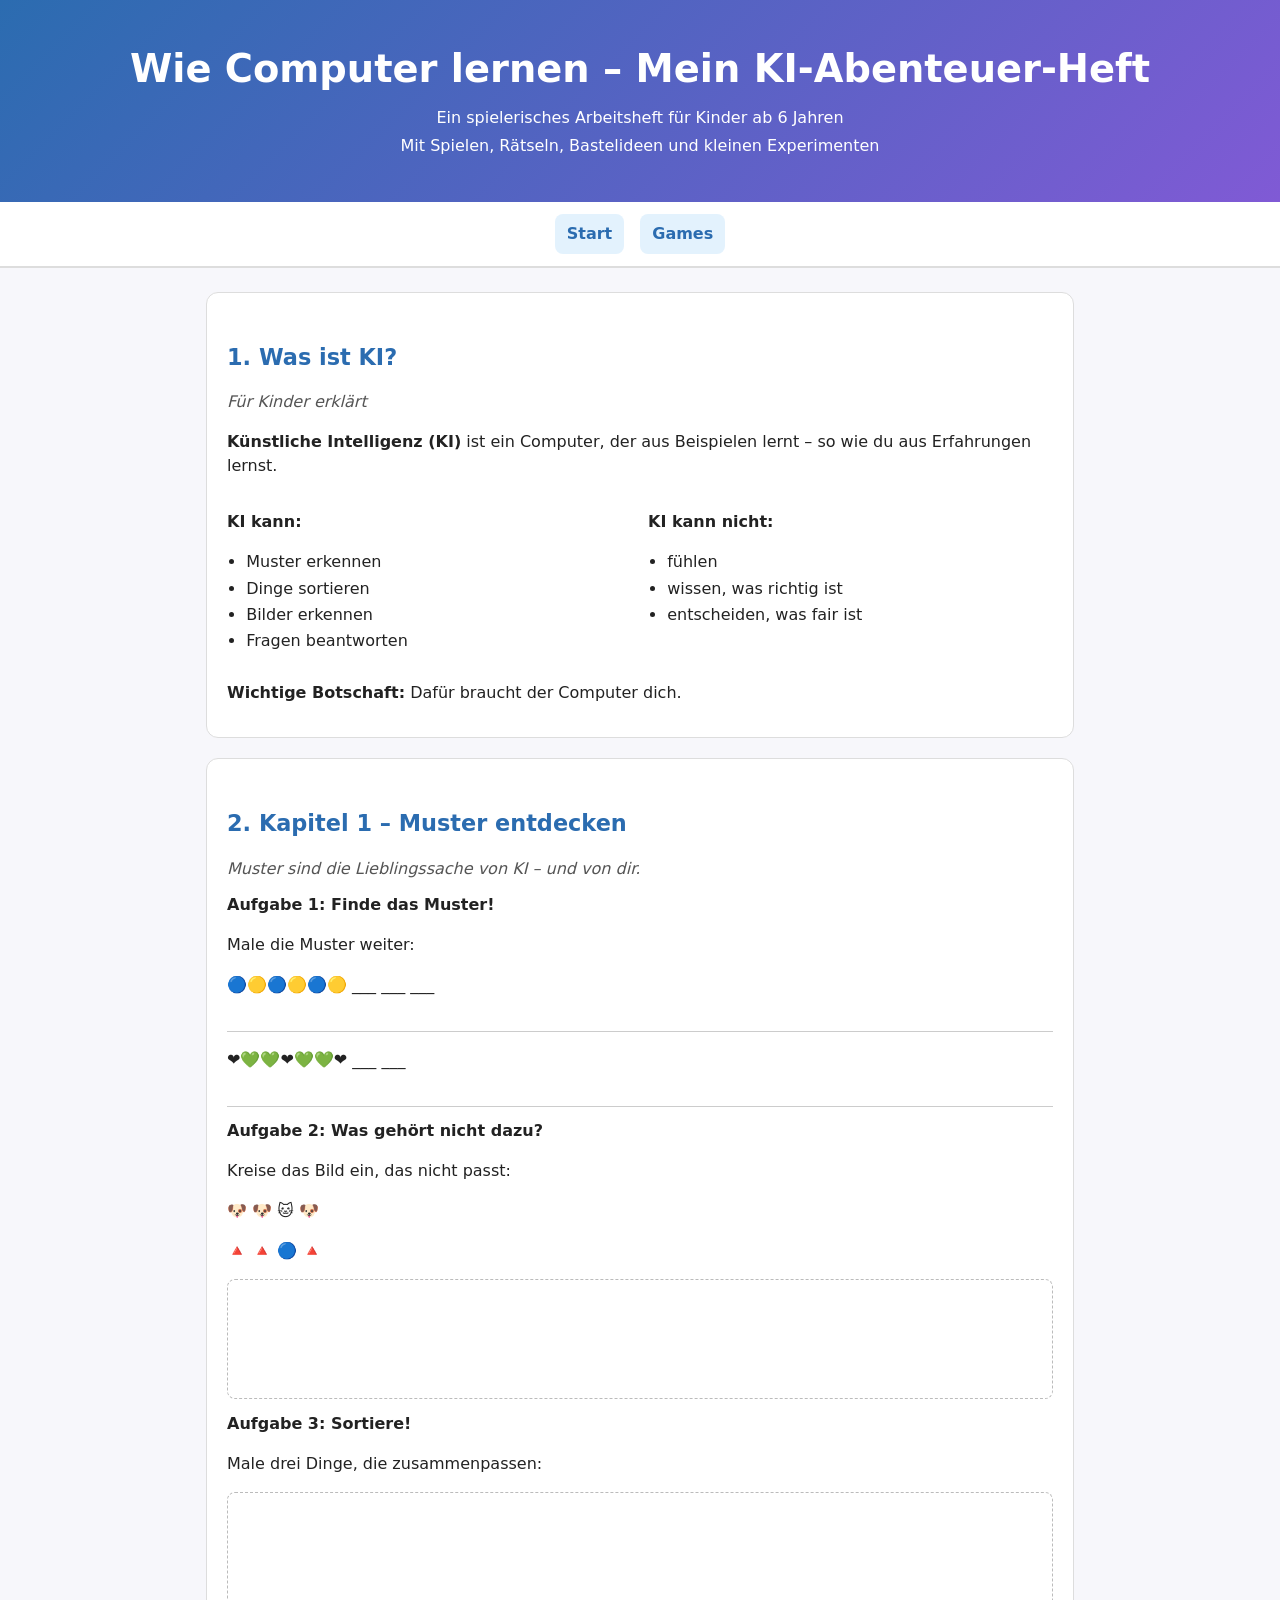
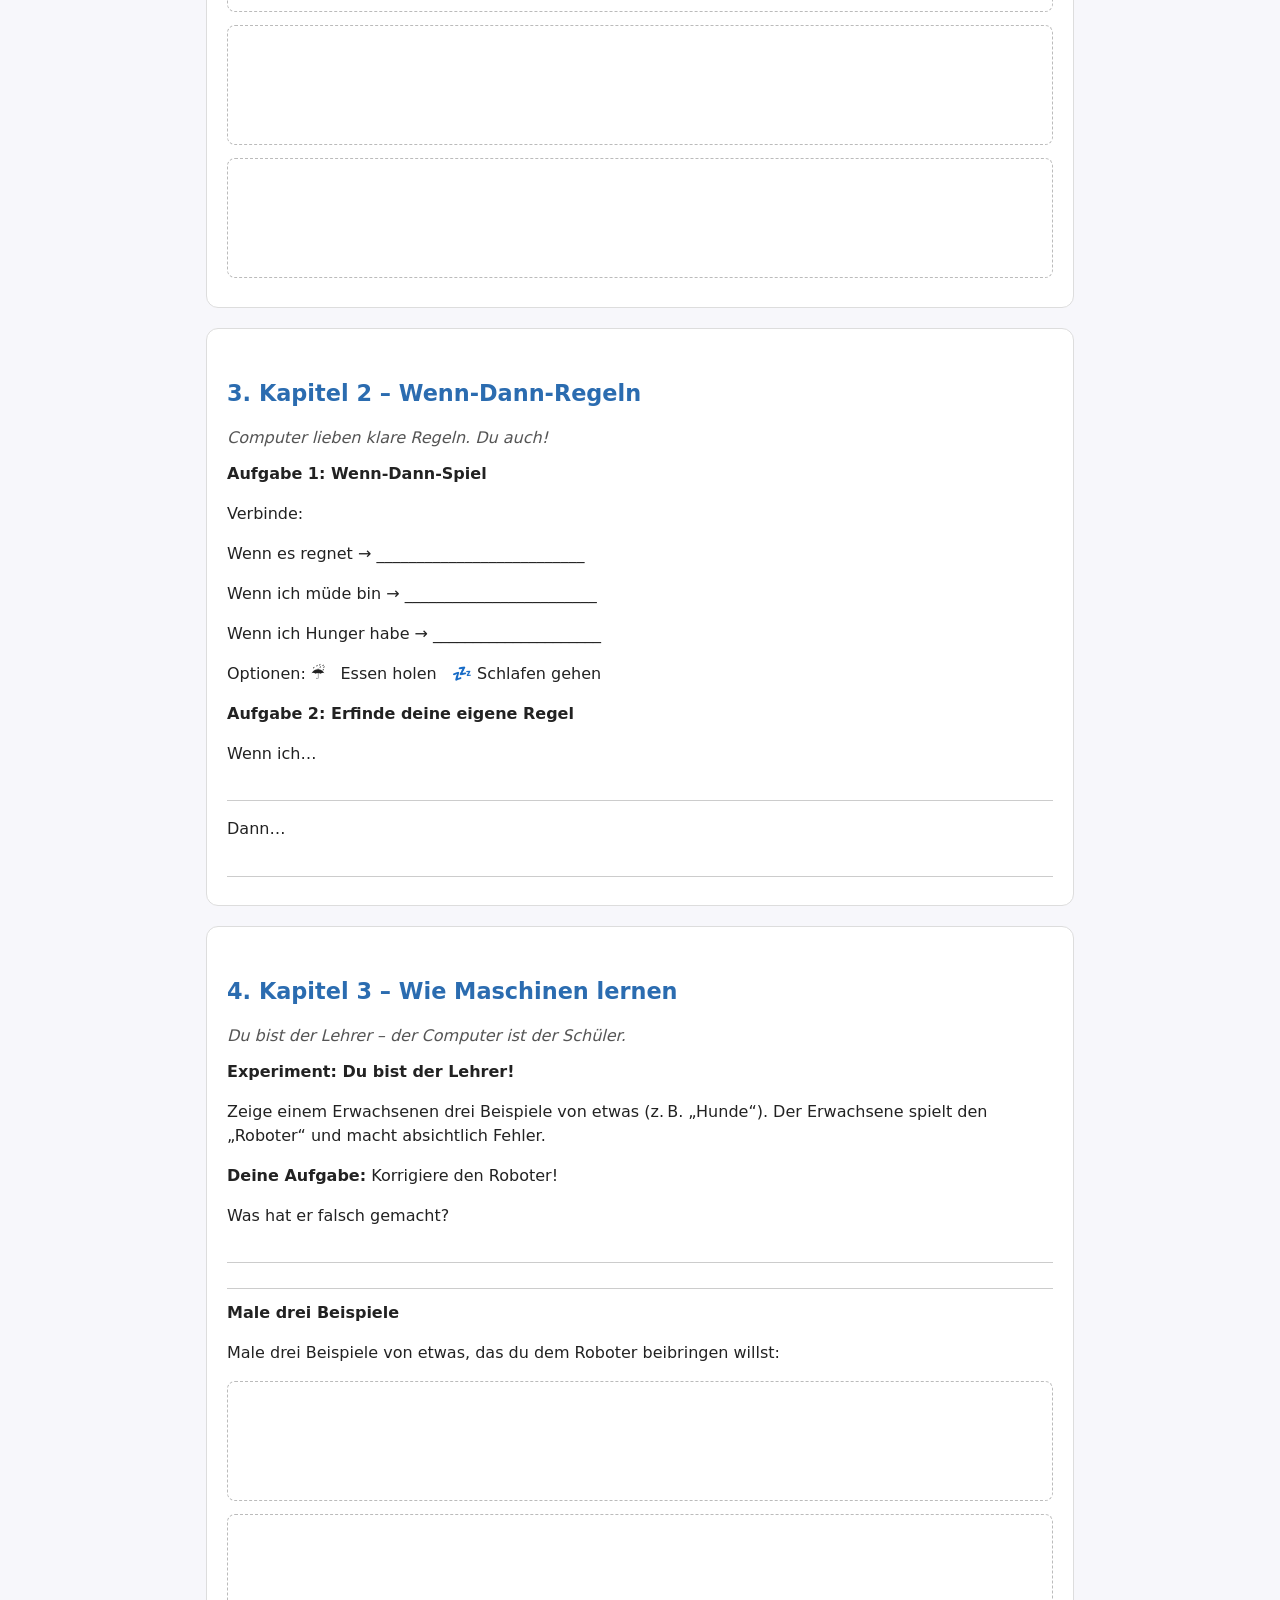
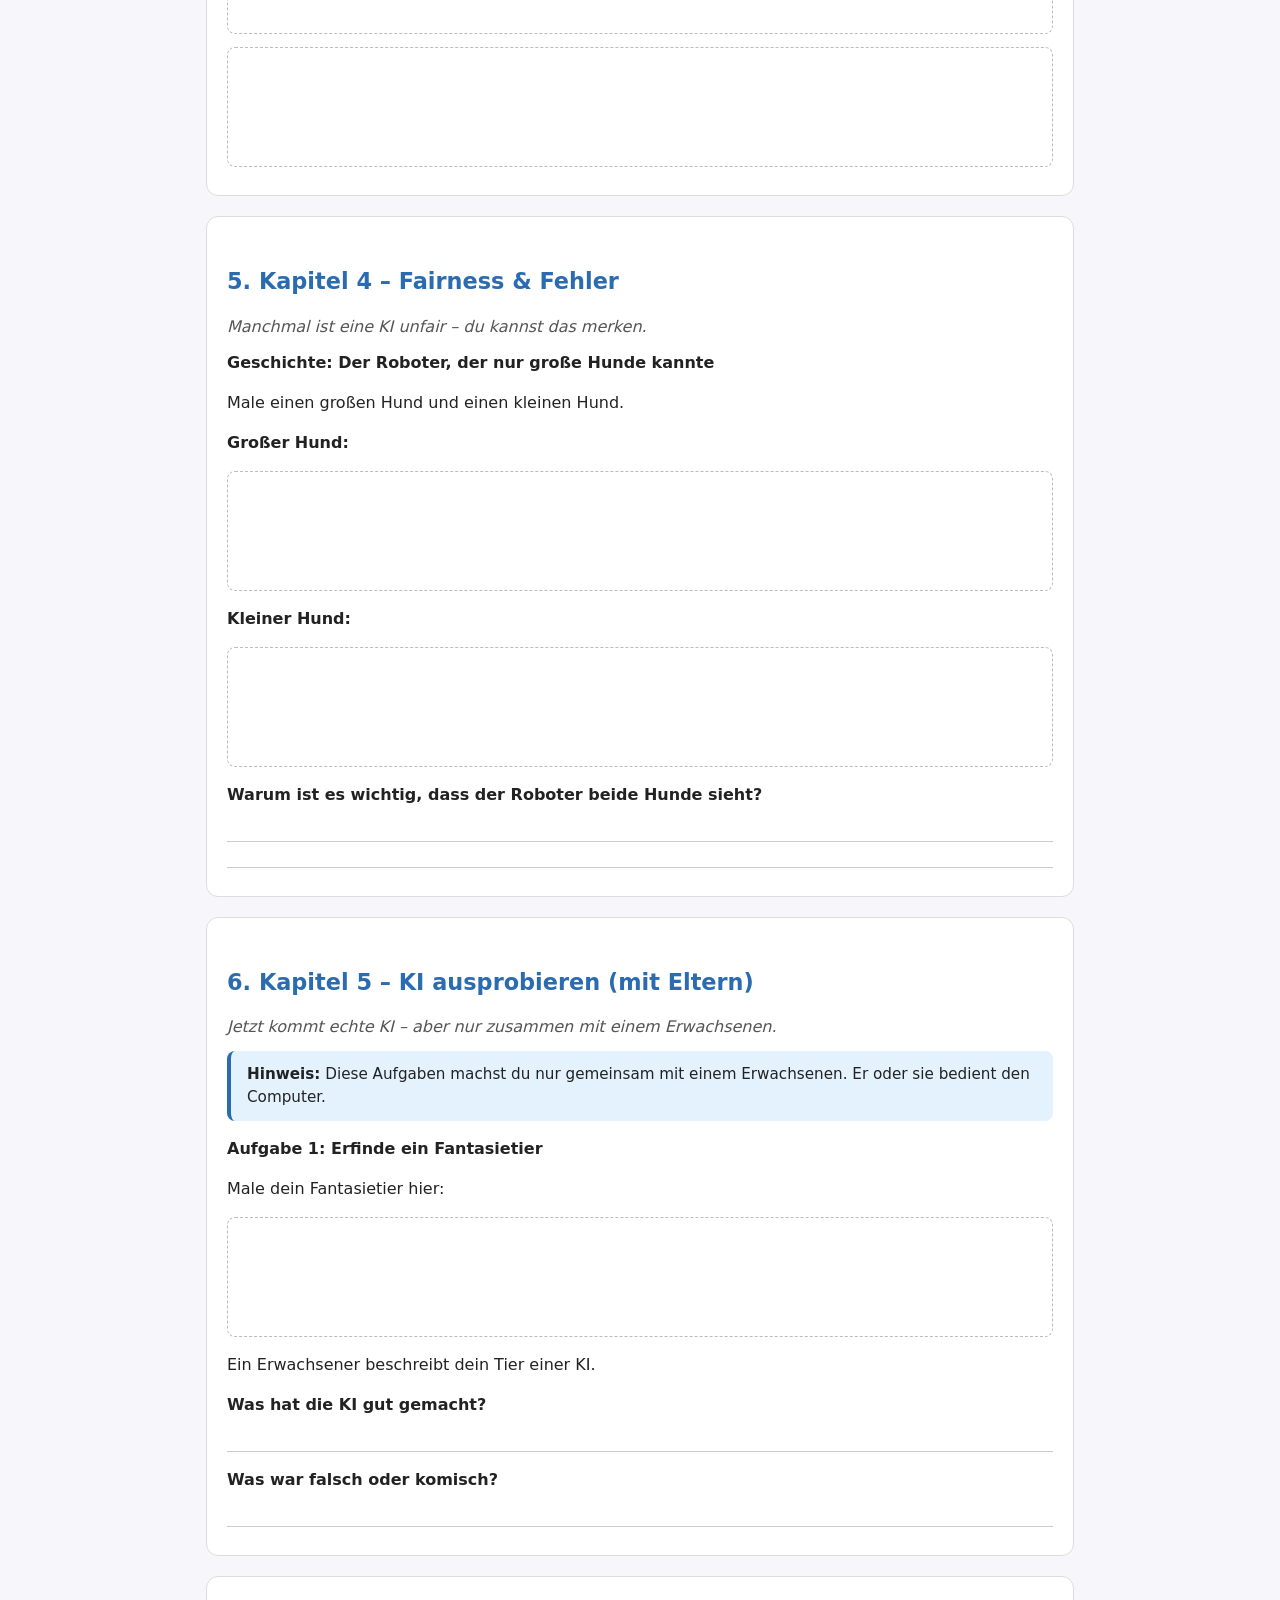
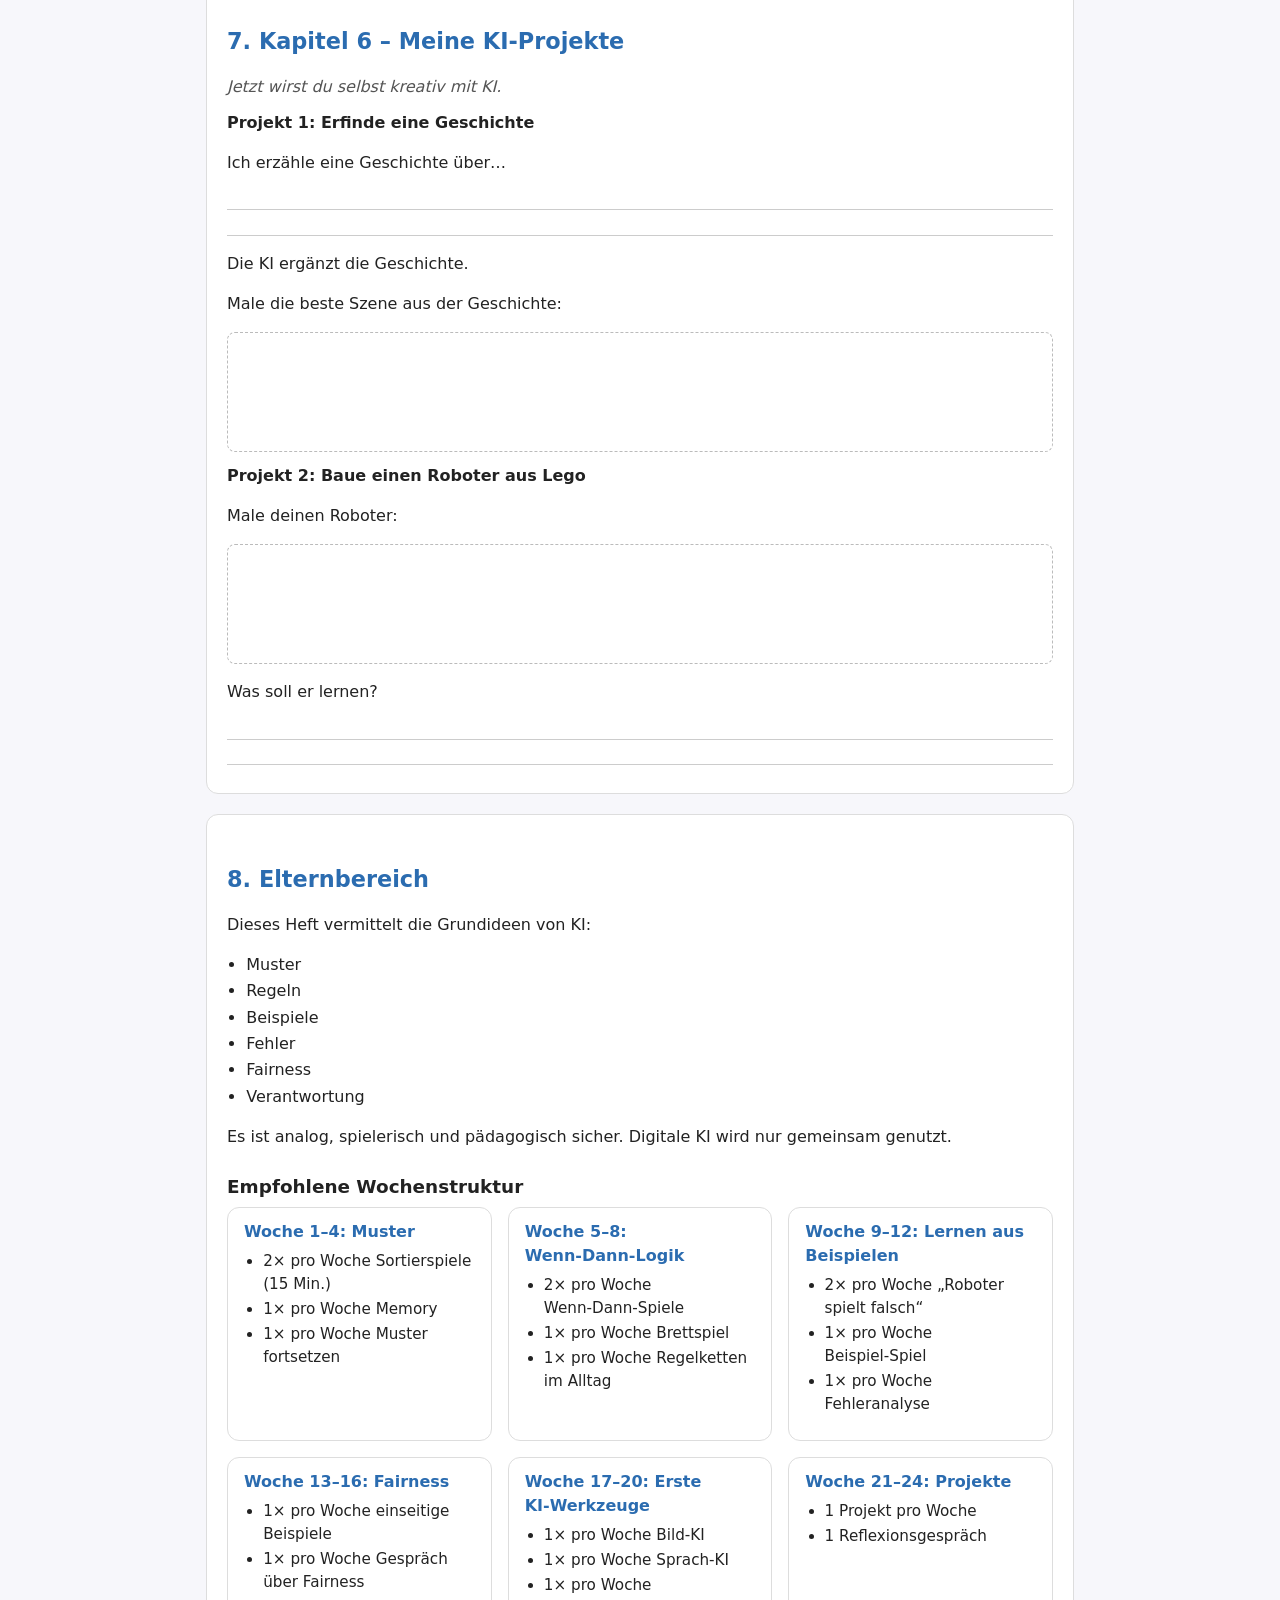
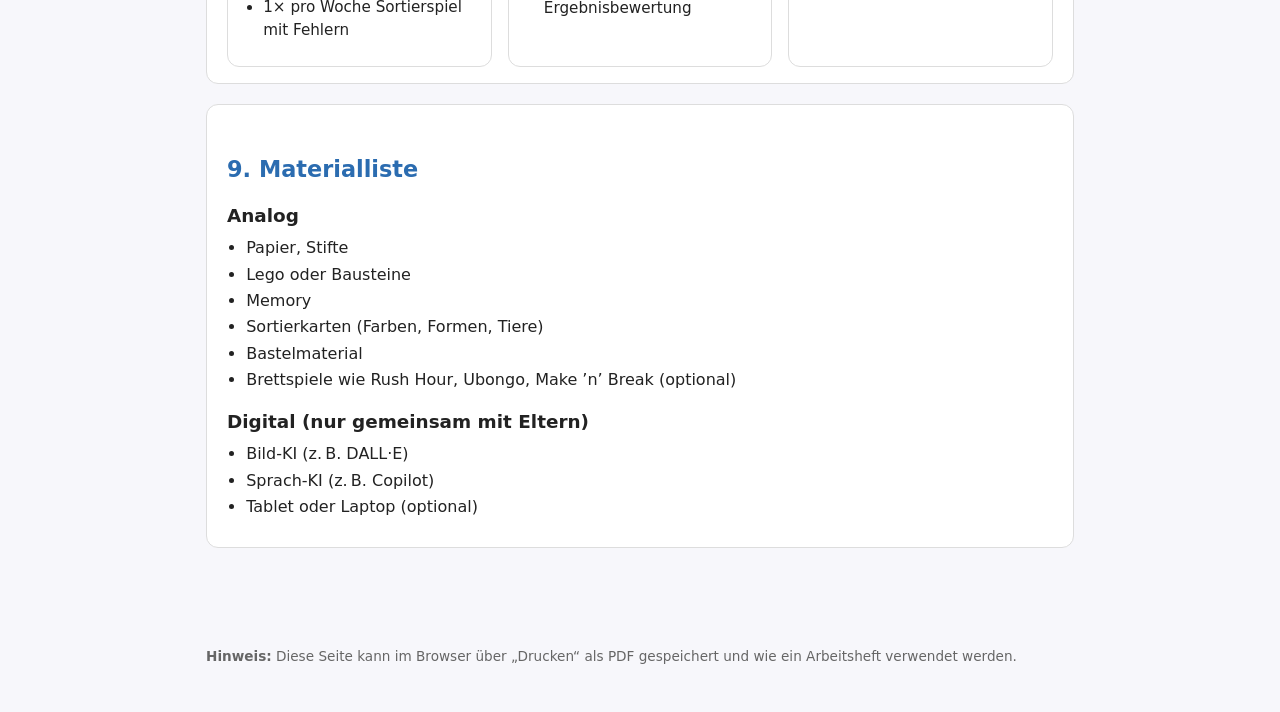
==== index.html @ 899a90d3 "v2" ====
<!DOCTYPE html>
<html lang="de">

<head>
  <meta charset="UTF-8">
  <title>Wie Computer lernen – Mein KI‑Abenteuer‑Heft</title>
  <meta name="viewport" content="width=device-width, initial-scale=1">
  <link rel="icon" type="image/svg+xml" href="favicon.svg">
  <style>
    :root {
      --bg: #f7f7fb;
      --fg: #222;
      --accent: #2b6cb0;
      --accent-soft: #e3f2fd;
      --border: #ddd;
      --card-bg: #ffffff;
      --font: system-ui, -apple-system, BlinkMacSystemFont, "Segoe UI", sans-serif;
    }

    * {
      box-sizing: border-box;
    }

    body {
      margin: 0;
      font-family: var(--font);
      background: var(--bg);
      color: var(--fg);
      line-height: 1.5;
    }

    section {
      scroll-margin-top: 120px;
      /* Höhe deiner Menüleiste */
    }

    header {
      background: linear-gradient(135deg, #2b6cb0, #805ad5);
      color: white;
      padding: 2.5rem 1rem;
      text-align: center;
    }

    header h1 {
      margin: 0 0 0.5rem;
      font-size: clamp(1.8rem, 3vw, 2.4rem);
    }

    header p {
      margin: 0.25rem 0;
    }

    main {
      max-width: 900px;
      margin: 0 auto;
      padding: 1.5rem 1rem 3rem;
    }

    .meta-box {
      background: var(--card-bg);
      border-radius: 0.75rem;
      padding: 1rem 1.25rem;
      border: 1px solid var(--border);
      margin-bottom: 1.5rem;
      display: grid;
      grid-template-columns: repeat(auto-fit, minmax(180px, 1fr));
      gap: 0.75rem 1.5rem;
      font-size: 0.95rem;
    }

    .meta-field label {
      font-weight: 600;
      display: block;
      margin-bottom: 0.25rem;
    }

    .meta-line {
      border-bottom: 1px solid #ccc;
      min-height: 1.4rem;
    }

    h2 {
      margin-top: 2rem;
      margin-bottom: 0.5rem;
      font-size: 1.4rem;
      color: var(--accent);
    }

    h3 {
      margin-top: 1.5rem;
      margin-bottom: 0.4rem;
      font-size: 1.15rem;
    }

    .section-card {
      background: var(--card-bg);
      border-radius: 0.75rem;
      border: 1px solid var(--border);
      padding: 1rem 1.25rem;
      margin-bottom: 1.25rem;
    }

    .tagline {
      font-style: italic;
      color: #555;
      margin-bottom: 0.75rem;
    }

    .task {
      margin: 0.5rem 0 0.75rem;
    }

    .task-title {
      font-weight: 600;
      margin-bottom: 0.25rem;
    }

    .line {
      border-bottom: 1px solid #ccc;
      margin: 0.25rem 0 0.4rem;
      min-height: 1.2rem;
    }

    .big-box {
      border: 1px dashed #bbb;
      border-radius: 0.5rem;
      min-height: 120px;
      margin: 0.4rem 0 0.8rem;
    }

    .two-cols {
      display: grid;
      grid-template-columns: repeat(auto-fit, minmax(220px, 1fr));
      gap: 1rem;
    }

    ul {
      padding-left: 1.2rem;
      margin: 0.25rem 0 0.75rem;
    }

    li {
      margin: 0.15rem 0;
    }

    .info-box {
      background: var(--accent-soft);
      border-left: 4px solid var(--accent);
      padding: 0.75rem 1rem;
      border-radius: 0.5rem;
      font-size: 0.95rem;
      margin: 0.75rem 0 1rem;
    }

    .week-grid {
      display: grid;
      grid-template-columns: repeat(auto-fit, minmax(220px, 1fr));
      gap: 1rem;
    }

    .week-card {
      background: var(--card-bg);
      border-radius: 0.75rem;
      border: 1px solid var(--border);
      padding: 0.75rem 1rem;
      font-size: 0.95rem;
    }

    .week-card h4 {
      margin: 0 0 0.4rem;
      font-size: 1rem;
      color: var(--accent);
    }

    .material-list h3 {
      margin-top: 1rem;
    }

    footer {
      max-width: 900px;
      margin: 0 auto;
      padding: 1rem 1rem 2rem;
      font-size: 0.85rem;
      color: #666;
    }

    .menu {
      position: sticky;
      top: 0;
      z-index: 1000;
      background: #ffffffee;
      backdrop-filter: blur(6px);
      display: flex;
      justify-content: center;
      gap: 1rem;
      padding: 0.75rem;
      border-bottom: 2px solid #ddd;
    }

    .menu a {
      text-decoration: none;
      font-weight: 600;
      color: #2b6cb0;
      background: #e3f2fd;
      padding: 0.5rem 0.75rem;
      border-radius: 0.5rem;
      transition: 0.2s;
    }

    .menu a:hover {
      background: #2b6cb0;
      color: white;
    }

    @media print {
      body {
        background: white;
      }

      header {
        border-bottom: 1px solid #ccc;
        -webkit-print-color-adjust: exact;
        print-color-adjust: exact;
      }

      main {
        padding: 1.5cm 1.5cm 2cm;
      }

      footer {
        padding: 0 1.5cm 1.5cm;
      }

      .section-card,
      .meta-box,
      .week-card {
        break-inside: avoid;
      }
    }
  </style>
</head>

<body>
  <header>
    <h1>Wie Computer lernen – Mein KI‑Abenteuer‑Heft</h1>
    <p>Ein spielerisches Arbeitsheft für Kinder ab 6 Jahren</p>
    <p>Mit Spielen, Rätseln, Bastelideen und kleinen Experimenten</p>
  </header>

  <nav class="menu">
    <a href="#kap1">Start</a>
    <a href="./games.html">Games</a>
  </nav>

  <main>


    <section class="section-card" id="kap1">
      <h2>1. Was ist KI?</h2>
      <p class="tagline">Für Kinder erklärt</p>
      <p><strong>Künstliche Intelligenz (KI)</strong> ist ein Computer, der aus Beispielen lernt – so wie du aus
        Erfahrungen lernst.</p>
      <div class="two-cols">
        <div>
          <p><strong>KI kann:</strong></p>
          <ul>
            <li>Muster erkennen</li>
            <li>Dinge sortieren</li>
            <li>Bilder erkennen</li>
            <li>Fragen beantworten</li>
          </ul>
        </div>
        <div>
          <p><strong>KI kann nicht:</strong></p>
          <ul>
            <li>fühlen</li>
            <li>wissen, was richtig ist</li>
            <li>entscheiden, was fair ist</li>
          </ul>
        </div>
      </div>
      <p><strong>Wichtige Botschaft:</strong> Dafür braucht der Computer dich.</p>
    </section>

    <section class="section-card">
      <h2>2. Kapitel 1 – Muster entdecken</h2>
      <p class="tagline">Muster sind die Lieblingssache von KI – und von dir.</p>

      <div class="task">
        <div class="task-title">Aufgabe 1: Finde das Muster!</div>
        <p>Male die Muster weiter:</p>
        <p>🔵🟡🔵🟡🔵🟡 ___ ___ ___</p>
        <div class="line"></div>
        <p>❤️💚💚❤️💚💚❤️ ___ ___</p>
        <div class="line"></div>
      </div>

      <div class="task">
        <div class="task-title">Aufgabe 2: Was gehört nicht dazu?</div>
        <p>Kreise das Bild ein, das nicht passt:</p>
        <p>🐶 🐶 🐱 🐶</p>
        <p>🔺 🔺 🔵 🔺</p>
        <div class="big-box"></div>
      </div>

      <div class="task">
        <div class="task-title">Aufgabe 3: Sortiere!</div>
        <p>Male drei Dinge, die zusammenpassen:</p>
        <div class="big-box"></div>
        <div class="big-box"></div>
        <div class="big-box"></div>
      </div>
    </section>

    <section class="section-card">
      <h2>3. Kapitel 2 – Wenn‑Dann‑Regeln</h2>
      <p class="tagline">Computer lieben klare Regeln. Du auch!</p>

      <div class="task">
        <div class="task-title">Aufgabe 1: Wenn‑Dann‑Spiel</div>
        <p>Verbinde:</p>
        <p>Wenn es regnet → __________________________</p>
        <p>Wenn ich müde bin → ________________________</p>
        <p>Wenn ich Hunger habe → _____________________</p>
        <p>Optionen: ☔ &nbsp; Essen holen &nbsp; 💤 Schlafen gehen</p>
      </div>

      <div class="task">
        <div class="task-title">Aufgabe 2: Erfinde deine eigene Regel</div>
        <p>Wenn ich…</p>
        <div class="line"></div>
        <p>Dann…</p>
        <div class="line"></div>
      </div>
    </section>

    <section class="section-card">
      <h2>4. Kapitel 3 – Wie Maschinen lernen</h2>
      <p class="tagline">Du bist der Lehrer – der Computer ist der Schüler.</p>

      <div class="task">
        <div class="task-title">Experiment: Du bist der Lehrer!</div>
        <p>Zeige einem Erwachsenen drei Beispiele von etwas (z. B. „Hunde“). Der Erwachsene spielt den „Roboter“ und
          macht absichtlich Fehler.</p>
        <p><strong>Deine Aufgabe:</strong> Korrigiere den Roboter!</p>
        <p>Was hat er falsch gemacht?</p>
        <div class="line"></div>
        <div class="line"></div>
      </div>

      <div class="task">
        <div class="task-title">Male drei Beispiele</div>
        <p>Male drei Beispiele von etwas, das du dem Roboter beibringen willst:</p>
        <div class="big-box"></div>
        <div class="big-box"></div>
        <div class="big-box"></div>
      </div>
    </section>

    <section class="section-card">
      <h2>5. Kapitel 4 – Fairness & Fehler</h2>
      <p class="tagline">Manchmal ist eine KI unfair – du kannst das merken.</p>

      <div class="task">
        <div class="task-title">Geschichte: Der Roboter, der nur große Hunde kannte</div>
        <p>Male einen großen Hund und einen kleinen Hund.</p>
        <p><strong>Großer Hund:</strong></p>
        <div class="big-box"></div>
        <p><strong>Kleiner Hund:</strong></p>
        <div class="big-box"></div>
        <p><strong>Warum ist es wichtig, dass der Roboter beide Hunde sieht?</strong></p>
        <div class="line"></div>
        <div class="line"></div>
      </div>
    </section>

    <section class="section-card">
      <h2>6. Kapitel 5 – KI ausprobieren (mit Eltern)</h2>
      <p class="tagline">Jetzt kommt echte KI – aber nur zusammen mit einem Erwachsenen.</p>

      <div class="info-box">
        <strong>Hinweis:</strong> Diese Aufgaben machst du nur gemeinsam mit einem Erwachsenen. Er oder sie bedient den
        Computer.
      </div>

      <div class="task">
        <div class="task-title">Aufgabe 1: Erfinde ein Fantasietier</div>
        <p>Male dein Fantasietier hier:</p>
        <div class="big-box"></div>
        <p>Ein Erwachsener beschreibt dein Tier einer KI.</p>
        <p><strong>Was hat die KI gut gemacht?</strong></p>
        <div class="line"></div>
        <p><strong>Was war falsch oder komisch?</strong></p>
        <div class="line"></div>
      </div>
    </section>

    <section class="section-card">
      <h2>7. Kapitel 6 – Meine KI‑Projekte</h2>
      <p class="tagline">Jetzt wirst du selbst kreativ mit KI.</p>

      <div class="task">
        <div class="task-title">Projekt 1: Erfinde eine Geschichte</div>
        <p>Ich erzähle eine Geschichte über…</p>
        <div class="line"></div>
        <div class="line"></div>
        <p>Die KI ergänzt die Geschichte.</p>
        <p>Male die beste Szene aus der Geschichte:</p>
        <div class="big-box"></div>
      </div>

      <div class="task">
        <div class="task-title">Projekt 2: Baue einen Roboter aus Lego</div>
        <p>Male deinen Roboter:</p>
        <div class="big-box"></div>
        <p>Was soll er lernen?</p>
        <div class="line"></div>
        <div class="line"></div>
      </div>
    </section>

    <section class="section-card">
      <h2>8. Elternbereich</h2>
      <p>Dieses Heft vermittelt die Grundideen von KI:</p>
      <ul>
        <li>Muster</li>
        <li>Regeln</li>
        <li>Beispiele</li>
        <li>Fehler</li>
        <li>Fairness</li>
        <li>Verantwortung</li>
      </ul>
      <p>Es ist analog, spielerisch und pädagogisch sicher. Digitale KI wird nur gemeinsam genutzt.</p>

      <h3>Empfohlene Wochenstruktur</h3>
      <div class="week-grid">
        <div class="week-card">
          <h4>Woche 1–4: Muster</h4>
          <ul>
            <li>2× pro Woche Sortierspiele (15 Min.)</li>
            <li>1× pro Woche Memory</li>
            <li>1× pro Woche Muster fortsetzen</li>
          </ul>
        </div>
        <div class="week-card">
          <h4>Woche 5–8: Wenn‑Dann‑Logik</h4>
          <ul>
            <li>2× pro Woche Wenn‑Dann‑Spiele</li>
            <li>1× pro Woche Brettspiel</li>
            <li>1× pro Woche Regelketten im Alltag</li>
          </ul>
        </div>
        <div class="week-card">
          <h4>Woche 9–12: Lernen aus Beispielen</h4>
          <ul>
            <li>2× pro Woche „Roboter spielt falsch“</li>
            <li>1× pro Woche Beispiel‑Spiel</li>
            <li>1× pro Woche Fehleranalyse</li>
          </ul>
        </div>
        <div class="week-card">
          <h4>Woche 13–16: Fairness</h4>
          <ul>
            <li>1× pro Woche einseitige Beispiele</li>
            <li>1× pro Woche Gespräch über Fairness</li>
            <li>1× pro Woche Sortierspiel mit Fehlern</li>
          </ul>
        </div>
        <div class="week-card">
          <h4>Woche 17–20: Erste KI‑Werkzeuge</h4>
          <ul>
            <li>1× pro Woche Bild‑KI</li>
            <li>1× pro Woche Sprach‑KI</li>
            <li>1× pro Woche Ergebnisbewertung</li>
          </ul>
        </div>
        <div class="week-card">
          <h4>Woche 21–24: Projekte</h4>
          <ul>
            <li>1 Projekt pro Woche</li>
            <li>1 Reflexionsgespräch</li>
          </ul>
        </div>
      </div>
    </section>

    <section class="section-card material-list">
      <h2>9. Materialliste</h2>

      <h3>Analog</h3>
      <ul>
        <li>Papier, Stifte</li>
        <li>Lego oder Bausteine</li>
        <li>Memory</li>
        <li>Sortierkarten (Farben, Formen, Tiere)</li>
        <li>Bastelmaterial</li>
        <li>Brettspiele wie Rush Hour, Ubongo, Make ’n’ Break (optional)</li>
      </ul>

      <h3>Digital (nur gemeinsam mit Eltern)</h3>
      <ul>
        <li>Bild‑KI (z. B. DALL·E)</li>
        <li>Sprach‑KI (z. B. Copilot)</li>
        <li>Tablet oder Laptop (optional)</li>
      </ul>
    </section>
  </main>

  <footer>
    <p><strong>Hinweis:</strong> Diese Seite kann im Browser über „Drucken“ als PDF gespeichert und wie ein Arbeitsheft
      verwendet werden.</p>
  </footer>
</body>

</html>
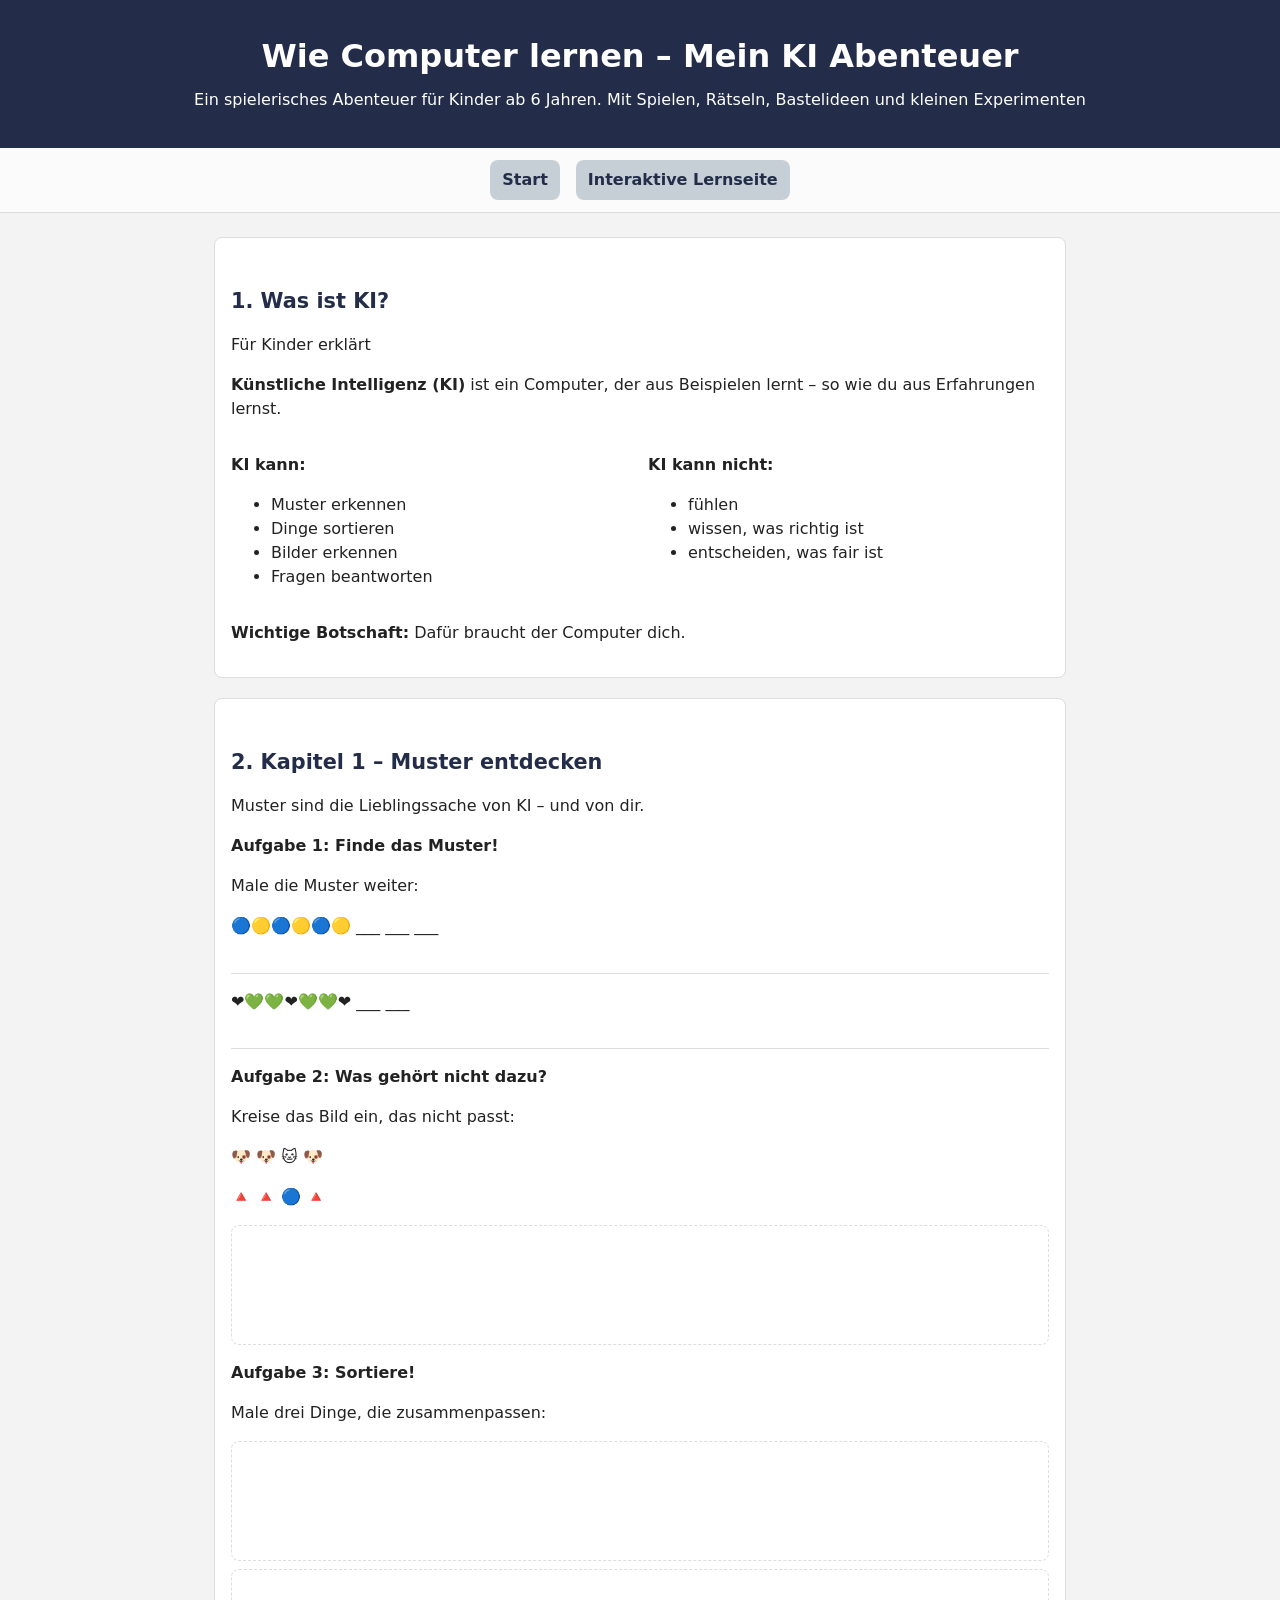
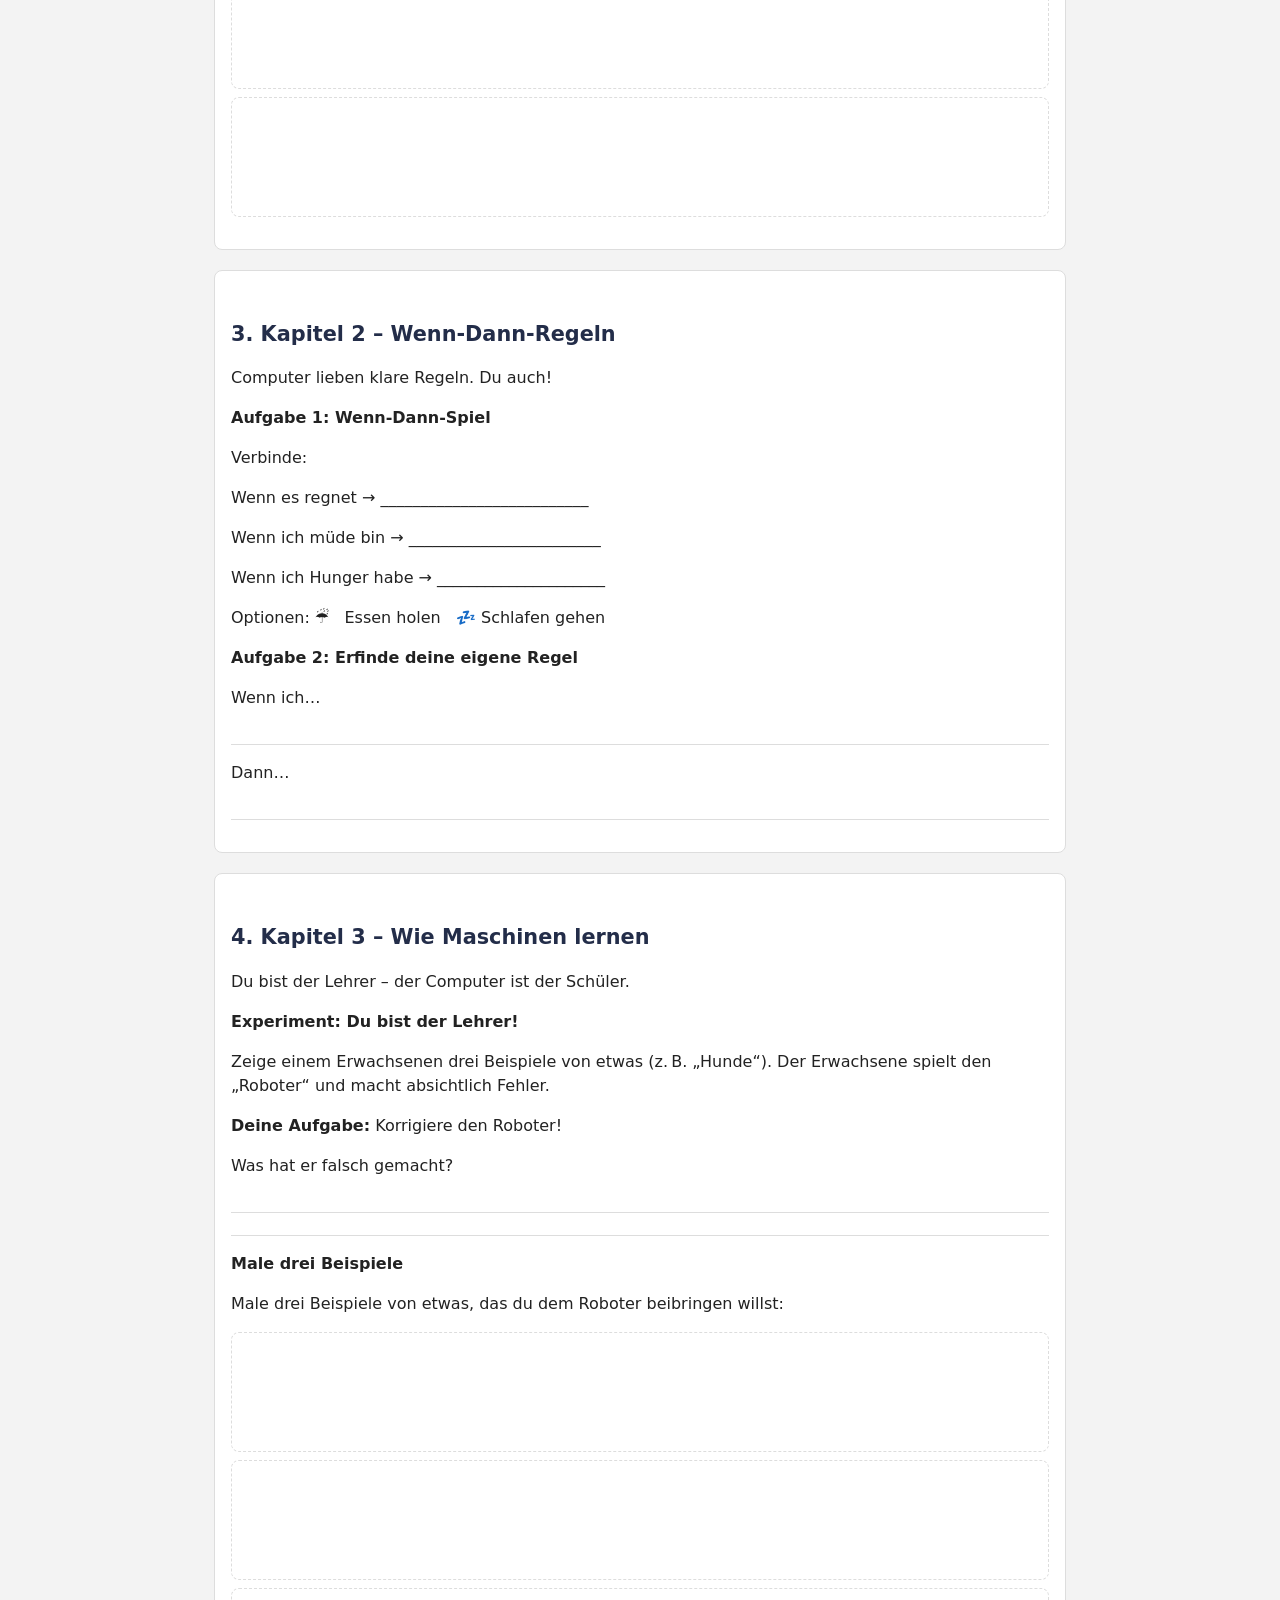
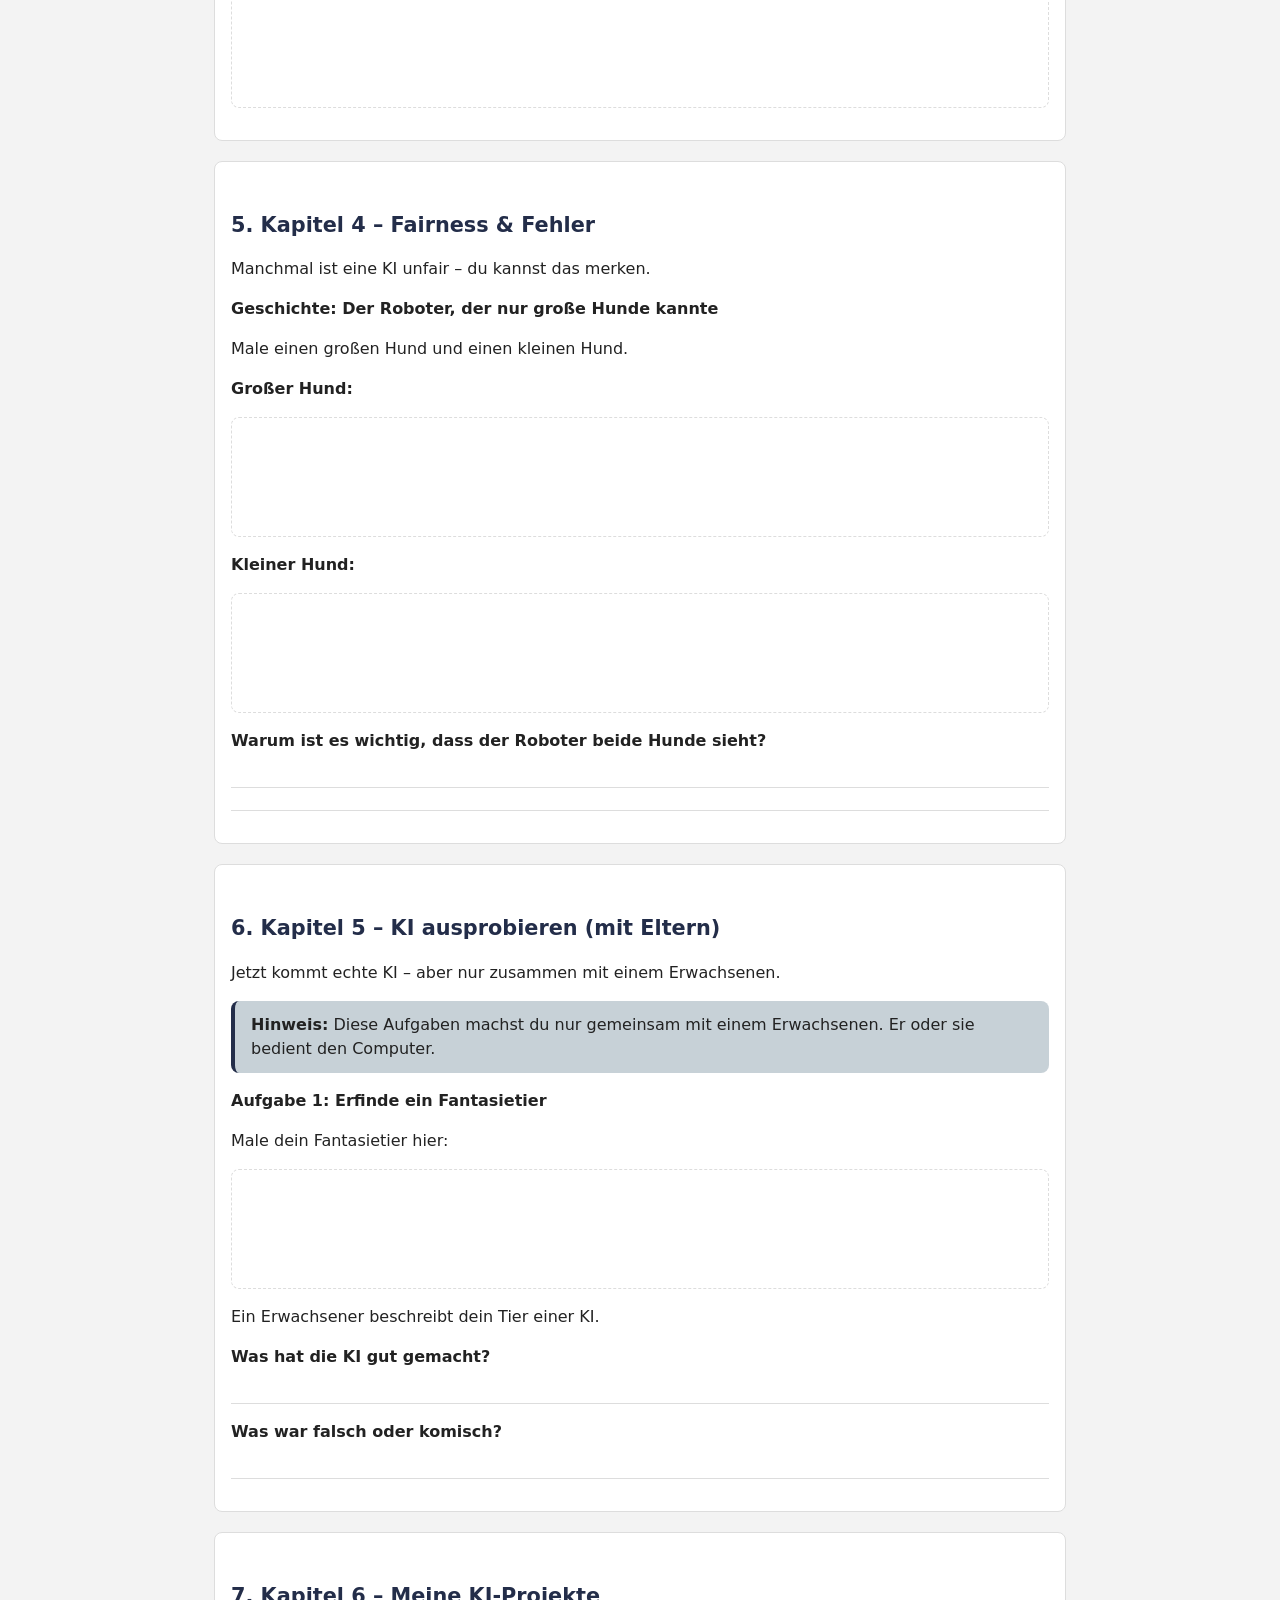
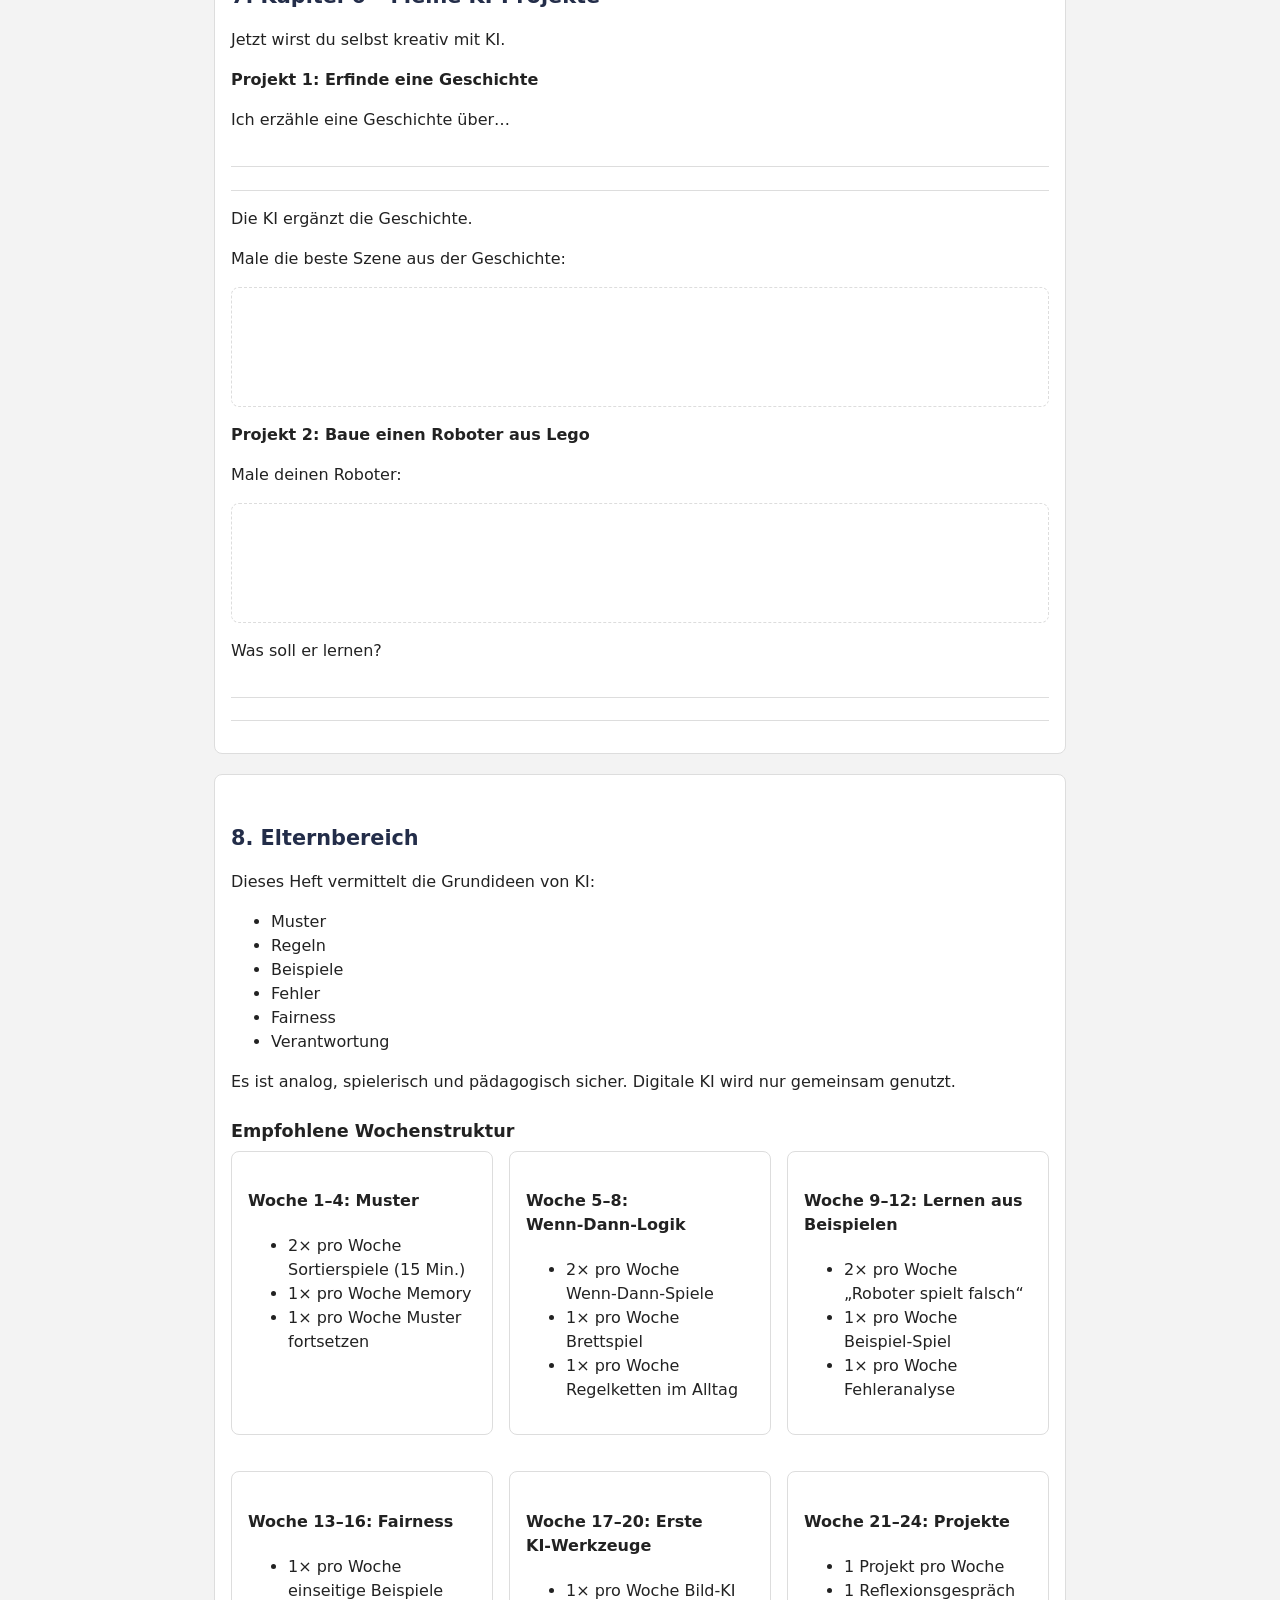
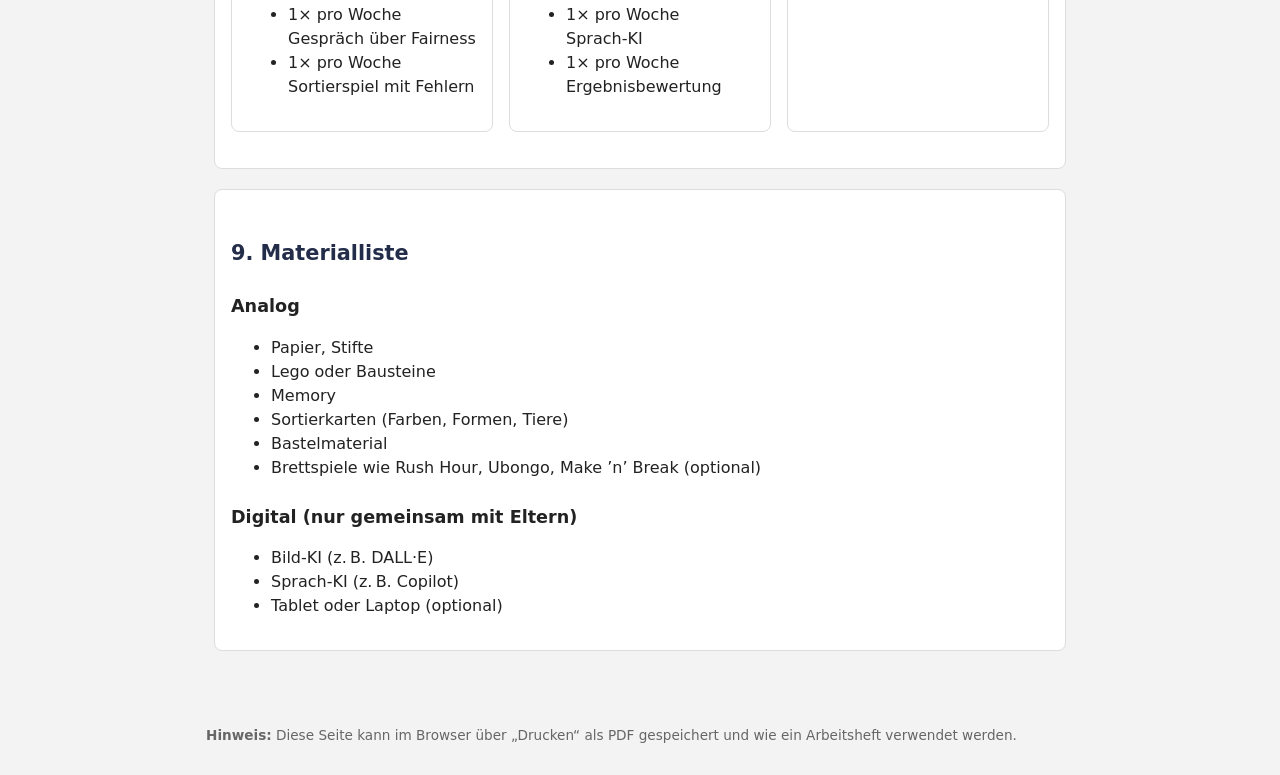
==== commit 6b20f8f9: "update" ====
--- a/index.html
+++ b/index.html
@@ -6,250 +6,21 @@
   <title>Wie Computer lernen – Mein KI‑Abenteuer‑Heft</title>
   <meta name="viewport" content="width=device-width, initial-scale=1">
   <link rel="icon" type="image/svg+xml" href="favicon.svg">
-  <style>
-    :root {
-      --bg: #f7f7fb;
-      --fg: #222;
-      --accent: #2b6cb0;
-      --accent-soft: #e3f2fd;
-      --border: #ddd;
-      --card-bg: #ffffff;
-      --font: system-ui, -apple-system, BlinkMacSystemFont, "Segoe UI", sans-serif;
-    }
-
-    * {
-      box-sizing: border-box;
-    }
-
-    body {
-      margin: 0;
-      font-family: var(--font);
-      background: var(--bg);
-      color: var(--fg);
-      line-height: 1.5;
-    }
-
-    section {
-      scroll-margin-top: 120px;
-      /* Höhe deiner Menüleiste */
-    }
-
-    header {
-      background: linear-gradient(135deg, #2b6cb0, #805ad5);
-      color: white;
-      padding: 2.5rem 1rem;
-      text-align: center;
-    }
-
-    header h1 {
-      margin: 0 0 0.5rem;
-      font-size: clamp(1.8rem, 3vw, 2.4rem);
-    }
-
-    header p {
-      margin: 0.25rem 0;
-    }
-
-    main {
-      max-width: 900px;
-      margin: 0 auto;
-      padding: 1.5rem 1rem 3rem;
-    }
-
-    .meta-box {
-      background: var(--card-bg);
-      border-radius: 0.75rem;
-      padding: 1rem 1.25rem;
-      border: 1px solid var(--border);
-      margin-bottom: 1.5rem;
-      display: grid;
-      grid-template-columns: repeat(auto-fit, minmax(180px, 1fr));
-      gap: 0.75rem 1.5rem;
-      font-size: 0.95rem;
-    }
-
-    .meta-field label {
-      font-weight: 600;
-      display: block;
-      margin-bottom: 0.25rem;
-    }
-
-    .meta-line {
-      border-bottom: 1px solid #ccc;
-      min-height: 1.4rem;
-    }
-
-    h2 {
-      margin-top: 2rem;
-      margin-bottom: 0.5rem;
-      font-size: 1.4rem;
-      color: var(--accent);
-    }
-
-    h3 {
-      margin-top: 1.5rem;
-      margin-bottom: 0.4rem;
-      font-size: 1.15rem;
-    }
-
-    .section-card {
-      background: var(--card-bg);
-      border-radius: 0.75rem;
-      border: 1px solid var(--border);
-      padding: 1rem 1.25rem;
-      margin-bottom: 1.25rem;
-    }
-
-    .tagline {
-      font-style: italic;
-      color: #555;
-      margin-bottom: 0.75rem;
-    }
-
-    .task {
-      margin: 0.5rem 0 0.75rem;
-    }
-
-    .task-title {
-      font-weight: 600;
-      margin-bottom: 0.25rem;
-    }
-
-    .line {
-      border-bottom: 1px solid #ccc;
-      margin: 0.25rem 0 0.4rem;
-      min-height: 1.2rem;
-    }
-
-    .big-box {
-      border: 1px dashed #bbb;
-      border-radius: 0.5rem;
-      min-height: 120px;
-      margin: 0.4rem 0 0.8rem;
-    }
-
-    .two-cols {
-      display: grid;
-      grid-template-columns: repeat(auto-fit, minmax(220px, 1fr));
-      gap: 1rem;
-    }
-
-    ul {
-      padding-left: 1.2rem;
-      margin: 0.25rem 0 0.75rem;
-    }
-
-    li {
-      margin: 0.15rem 0;
-    }
-
-    .info-box {
-      background: var(--accent-soft);
-      border-left: 4px solid var(--accent);
-      padding: 0.75rem 1rem;
-      border-radius: 0.5rem;
-      font-size: 0.95rem;
-      margin: 0.75rem 0 1rem;
-    }
-
-    .week-grid {
-      display: grid;
-      grid-template-columns: repeat(auto-fit, minmax(220px, 1fr));
-      gap: 1rem;
-    }
-
-    .week-card {
-      background: var(--card-bg);
-      border-radius: 0.75rem;
-      border: 1px solid var(--border);
-      padding: 0.75rem 1rem;
-      font-size: 0.95rem;
-    }
-
-    .week-card h4 {
-      margin: 0 0 0.4rem;
-      font-size: 1rem;
-      color: var(--accent);
-    }
-
-    .material-list h3 {
-      margin-top: 1rem;
-    }
-
-    footer {
-      max-width: 900px;
-      margin: 0 auto;
-      padding: 1rem 1rem 2rem;
-      font-size: 0.85rem;
-      color: #666;
-    }
-
-    .menu {
-      position: sticky;
-      top: 0;
-      z-index: 1000;
-      background: #ffffffee;
-      backdrop-filter: blur(6px);
-      display: flex;
-      justify-content: center;
-      gap: 1rem;
-      padding: 0.75rem;
-      border-bottom: 2px solid #ddd;
-    }
-
-    .menu a {
-      text-decoration: none;
-      font-weight: 600;
-      color: #2b6cb0;
-      background: #e3f2fd;
-      padding: 0.5rem 0.75rem;
-      border-radius: 0.5rem;
-      transition: 0.2s;
-    }
-
-    .menu a:hover {
-      background: #2b6cb0;
-      color: white;
-    }
-
-    @media print {
-      body {
-        background: white;
-      }
-
-      header {
-        border-bottom: 1px solid #ccc;
-        -webkit-print-color-adjust: exact;
-        print-color-adjust: exact;
-      }
-
-      main {
-        padding: 1.5cm 1.5cm 2cm;
-      }
-
-      footer {
-        padding: 0 1.5cm 1.5cm;
-      }
-
-      .section-card,
-      .meta-box,
-      .week-card {
-        break-inside: avoid;
-      }
-    }
-  </style>
+  <link rel="stylesheet" href="styles.css">
+
+
 </head>
 
 <body>
   <header>
-    <h1>Wie Computer lernen – Mein KI‑Abenteuer‑Heft</h1>
-    <p>Ein spielerisches Arbeitsheft für Kinder ab 6 Jahren</p>
-    <p>Mit Spielen, Rätseln, Bastelideen und kleinen Experimenten</p>
+    <h1>Wie Computer lernen – Mein KI Abenteuer</h1>
+    <p>Ein spielerisches Abenteuer für Kinder ab 6 Jahren. Mit Spielen, Rätseln, Bastelideen und kleinen Experimenten
+    </p>
   </header>
 
   <nav class="menu">
     <a href="#kap1">Start</a>
-    <a href="./games.html">Games</a>
+    <a href="./games.html">Interaktive Lernseite</a>
   </nav>
 
   <main>
--- a/styles.css
+++ b/styles.css
@@ -0,0 +1,259 @@
+:root {
+  --bg: #f3f3f3;
+  --fg: #222;
+  --accent: #232d49;
+  --accent-soft: #91a4b181;
+  --border: #ddd;
+  --card-bg: #fff;
+  --font: system-ui, sans-serif;
+}
+
+html {
+  scroll-behavior: smooth;
+}
+
+* {
+  box-sizing: border-box;
+}
+
+body {
+  margin: 0;
+  font-family: var(--font);
+  background: var(--bg);
+  color: var(--fg);
+  line-height: 1.5;
+}
+
+/* HEADER */
+header {
+  background: var(--accent);
+  color: white;
+  padding: 2rem 1rem;
+  text-align: center;
+}
+
+header h1 {
+  margin: 0 0 0.5rem;
+  font-size: 2rem;
+}
+
+header p {
+  margin: 0.25rem 0;
+}
+
+/* MAIN */
+main {
+  max-width: 900px;
+  margin: 0 auto;
+  padding: 1.5rem;
+}
+
+/* SECTIONS */
+section {
+  scroll-margin-top: 100px;
+}
+
+/* HEADINGS */
+h2 {
+  margin-top: 2rem;
+  margin-bottom: 0.5rem;
+  font-size: 1.3rem;
+  color: var(--accent);
+}
+
+h3 {
+  margin-top: 1.5rem;
+  margin-bottom: 0.4rem;
+  font-size: 1.1rem;
+}
+
+/* CARDS */
+.card,
+.section-card,
+.week-card,
+.meta-box {
+  background: var(--card-bg);
+  border: 1px solid var(--border);
+  border-radius: 0.5rem;
+  padding: 1rem;
+  margin-bottom: 1.25rem;
+}
+
+/* META BOX */
+.meta-box {
+  display: grid;
+  grid-template-columns: repeat(auto-fit, minmax(180px, 1fr));
+  gap: 1rem;
+}
+
+.meta-field label {
+  font-weight: 600;
+  margin-bottom: 0.25rem;
+}
+
+.meta-line {
+  border-bottom: 1px solid var(--border);
+  min-height: 1.4rem;
+}
+
+/* TASKS */
+.task {
+  margin: 1rem 0;
+}
+
+.task-title {
+  font-weight: 600;
+  margin-bottom: 0.25rem;
+}
+
+.line {
+  border-bottom: 1px solid var(--border);
+  min-height: 1.2rem;
+  margin: 0.25rem 0;
+}
+
+/* BIG BOX */
+.big-box {
+  border: 1px dashed var(--border);
+  border-radius: 0.5rem;
+  min-height: 120px;
+  margin: 0.5rem 0;
+}
+
+/* GRID */
+.two-cols,
+.week-grid {
+  display: grid;
+  grid-template-columns: repeat(auto-fit, minmax(220px, 1fr));
+  gap: 1rem;
+}
+
+/* INFO BOX */
+.info-box {
+  background: var(--accent-soft);
+  border-left: 4px solid var(--accent);
+  padding: 0.75rem 1rem;
+  border-radius: 0.5rem;
+  margin: 1rem 0;
+}
+
+/* FOOTER */
+footer {
+  max-width: 900px;
+  margin: 0 auto;
+  padding: 1rem;
+  font-size: 0.85rem;
+  color: #666;
+}
+
+/* MENU */
+.menu {
+  position: sticky;
+  top: 0;
+  z-index: 1000;
+  background: #ffffffaf;
+  display: flex;
+  justify-content: center;
+  gap: 1rem;
+  padding: 0.75rem;
+  border-bottom: 1px solid var(--border);
+}
+
+.menu a {
+  text-decoration: none;
+  font-weight: 600;
+  color: var(--accent);
+  background: var(--accent-soft);
+  padding: 0.5rem 0.75rem;
+  border-radius: 0.5rem;
+}
+
+.menu a:hover {
+  background: var(--accent);
+  color: white;
+}
+
+/* BUTTON */
+.btn {
+  background: var(--accent);
+  color: white;
+  padding: 0.5rem 1rem;
+  border-radius: 0.5rem;
+  border: none;
+  cursor: pointer;
+}
+
+.btn:hover {
+  background: #1e4f80;
+}
+
+/* QUIZ CHOICES */
+.choices span {
+  display: inline-block;
+  padding: 0.5rem 1rem;
+  background: #eee;
+  border-radius: 0.5rem;
+  margin: 0.25rem;
+  cursor: pointer;
+}
+
+.choices span.correct {
+  background: #c6f6d5;
+}
+
+.choices span.wrong {
+  background: #fed7d7;
+}
+
+/* DRAG & DROP */
+.drag-container {
+  display: flex;
+  gap: 1rem;
+  margin-top: 1rem;
+}
+
+.drag-item,
+.drop-zone {
+  padding: 0.75rem;
+  background: #eee;
+  border-radius: 0.5rem;
+  min-width: 120px;
+  text-align: center;
+  cursor: grab;
+}
+
+.drop-zone {
+  background: var(--accent-soft);
+  border: 2px dashed var(--accent);
+}
+
+.result {
+  margin-top: 0.5rem;
+  font-weight: bold;
+}
+
+/* PRINT */
+@media print {
+  body {
+    background: white;
+    color: black;
+  }
+
+  header {
+    border-bottom: 1px solid #ccc;
+  }
+
+  main {
+    padding: 1.5cm;
+  }
+
+  footer {
+    padding: 1.5cm;
+  }
+
+  .section-card,
+  .meta-box,
+  .week-card {
+    break-inside: avoid;
+  }
+}
